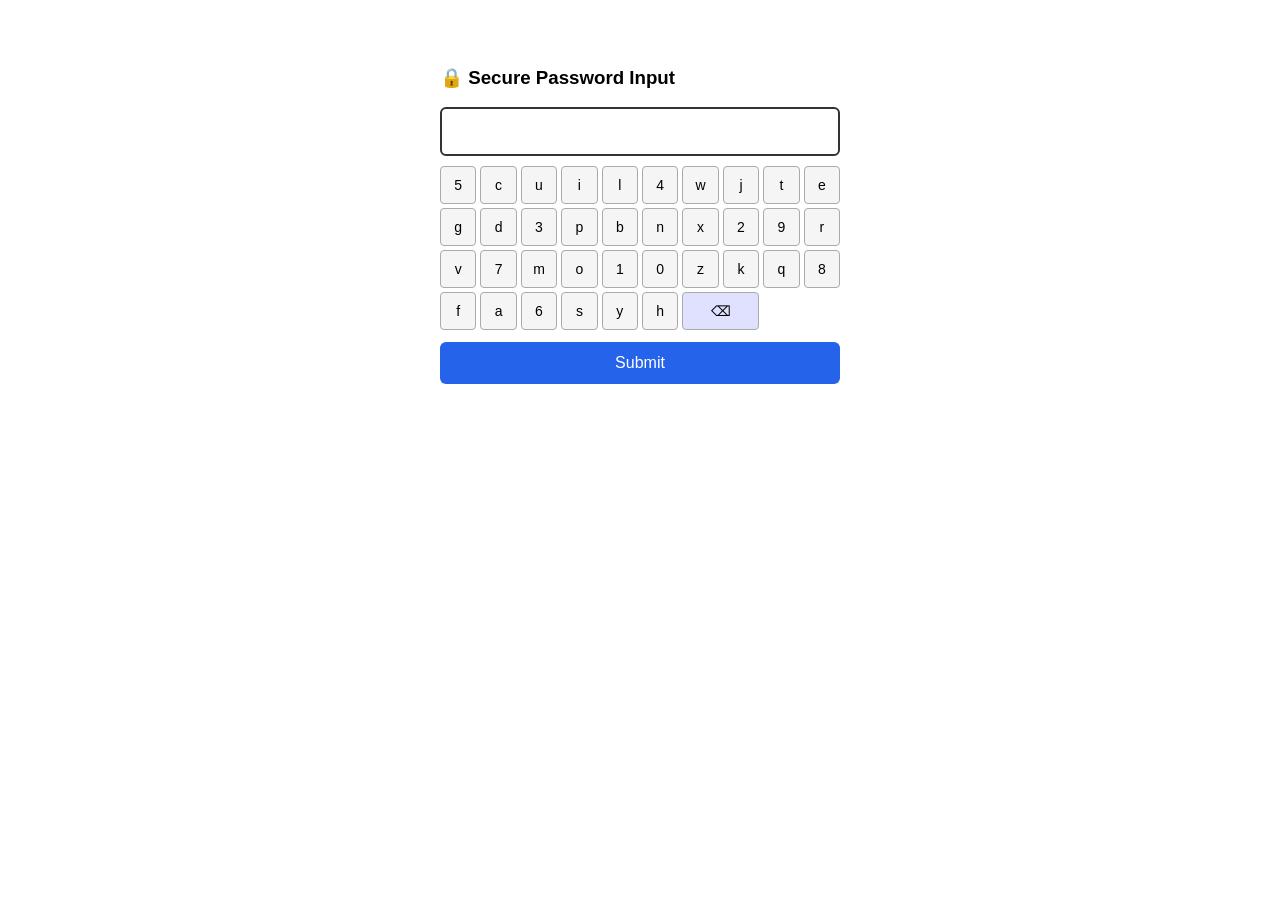
==== secure-input.html @ a5840841 "secure input" ====
<!DOCTYPE html>
<html lang="en">
<head>
<meta charset="UTF-8">
<title>Secure Input</title>
<style>
  * { box-sizing: border-box; }
  body { font-family: sans-serif; display: flex; justify-content: center; padding: 40px; }

  .secure-wrapper { width: 100%; max-width: 400px; }

  .input-container { position: relative; }

  /* Decoy visible input — shows only dots */
  #decoy-display {
    width: 100%;
    padding: 12px;
    font-size: 18px;
    letter-spacing: 6px;
    border: 2px solid #333;
    border-radius: 6px;
    background: #fff;
    cursor: text;
  }

  /* Real input is hidden and unfocusable by attackers */
  #real-input {
    position: absolute;
    opacity: 0;
    pointer-events: none;
    width: 1px;
    height: 1px;
    top: 0; left: 0;
  }

  .virtual-keyboard {
    display: grid;
    grid-template-columns: repeat(10, 1fr);
    gap: 4px;
    margin-top: 10px;
  }

  .vk-btn {
    padding: 10px 4px;
    font-size: 14px;
    cursor: pointer;
    border: 1px solid #aaa;
    border-radius: 4px;
    background: #f5f5f5;
    user-select: none;
  }

  .vk-btn:active { background: #ddd; }
  .vk-btn.special { background: #e0e0ff; grid-column: span 2; }

  #submit-btn {
    margin-top: 12px;
    width: 100%;
    padding: 12px;
    background: #2563eb;
    color: white;
    border: none;
    border-radius: 6px;
    font-size: 16px;
    cursor: pointer;
  }

  #status { margin-top: 10px; font-size: 12px; color: #666; word-break: break-all; }
</style>
</head>
<body>
<div class="secure-wrapper">
  <h3>🔒 Secure Password Input</h3>

  <div class="input-container">
    <div id="decoy-display" tabindex="0">&#8203;</div>
    <input id="real-input" type="text" autocomplete="off" tabindex="-1" readonly />
  </div>

  <div class="virtual-keyboard" id="vk"></div>

  <button id="submit-btn">Submit</button>
  <div id="status"></div>
</div>

<script>
(() => {
  'use strict';

  // --- 1. Capture native addEventListener BEFORE any attacker can override it ---
  const _addEventListener = EventTarget.prototype.addEventListener.bind(
    document.getElementById('decoy-display')
  );

  // --- 2. Encrypted storage using Web Crypto API ---
  let encryptedChunks = []; // stores encrypted CryptoKey per character
  let sessionKey = null;

  async function generateSessionKey() {
    sessionKey = await crypto.subtle.generateKey(
      { name: 'AES-GCM', length: 256 },
      false, // non-extractable — even JS can't read the raw key
      ['encrypt', 'decrypt']
    );
  }

  async function encryptChar(char) {
    const iv = crypto.getRandomValues(new Uint8Array(12));
    const encoded = new TextEncoder().encode(char);
    const ciphertext = await crypto.subtle.encrypt(
      { name: 'AES-GCM', iv },
      sessionKey,
      encoded
    );
    return { iv, ciphertext };
  }

  async function decryptAll() {
    const chars = [];
    for (const chunk of encryptedChunks) {
      const decrypted = await crypto.subtle.decrypt(
        { name: 'AES-GCM', iv: chunk.iv },
        sessionKey,
        chunk.ciphertext
      );
      chars.push(new TextDecoder().decode(decrypted));
    }
    return chars.join('');
  }

  // --- 3. Virtual Keyboard with shuffled layout ---
  const VK_ROWS = [
    '0123456789',
    'qwertyuiop',
    'asdfghjkl',
    'zxcvbnm'
  ];

  function buildKeyboard() {
    const vk = document.getElementById('vk');

    // Shuffle each row to make positional inference harder
    const allChars = VK_ROWS.join('').split('');
    const shuffled = allChars.sort(() => crypto.getRandomValues(new Uint32Array(1))[0] % 2 === 0 ? 1 : -1);

    shuffled.forEach(char => {
      const btn = document.createElement('button');
      btn.className = 'vk-btn';
      btn.textContent = char;
      btn.type = 'button';

      // Use pointer down — fires before click, harder to intercept
      btn.addEventListener('pointerdown', async (e) => {
        e.preventDefault();
        await addChar(char);
      });

      vk.appendChild(btn);
    });

    // Backspace key
    const bksp = document.createElement('button');
    bksp.className = 'vk-btn special';
    bksp.textContent = '⌫';
    bksp.type = 'button';
    bksp.addEventListener('pointerdown', async (e) => {
      e.preventDefault();
      await removeChar();
    });
    vk.appendChild(bksp);
  }

  // --- 4. Input handlers ---
  let displayLength = 0;
  const display = document.getElementById('decoy-display');

  async function addChar(char) {
    if (!sessionKey) return;
    const encrypted = await encryptChar(char);
    encryptedChunks.push(encrypted);
    displayLength++;
    updateDisplay();
  }

  async function removeChar() {
    if (encryptedChunks.length === 0) return;
    encryptedChunks.pop();
    displayLength--;
    updateDisplay();
  }

  function updateDisplay() {
    // Only show bullet dots — never the real character
    display.textContent = '●'.repeat(displayLength) || '\u200B';
  }

  // --- 5. Block physical keyboard input on the display ---
  display.addEventListener('keydown', (e) => {
    // Allow only tab/enter for accessibility
    if (!['Tab', 'Enter'].includes(e.key)) {
      e.preventDefault();
    }
  });

  // Block paste
  display.addEventListener('paste', (e) => e.preventDefault());

  // --- 6. Prevent right-click inspect on the field ---
  display.addEventListener('contextmenu', (e) => e.preventDefault());

  // --- 7. Submit — decrypt only at the moment of use ---
  document.getElementById('submit-btn').addEventListener('click', async () => {
    if (encryptedChunks.length === 0) {
      document.getElementById('status').textContent = 'Please enter a password.';
      return;
    }

    const plaintext = await decryptAll();

    // Hash before sending — never send plaintext over the wire
    const hashed = await hashPassword(plaintext);

    document.getElementById('status').textContent =
      `Sending hash: ${hashed.substring(0, 32)}... (never plaintext)`;

    // TODO: send `hashed` to your server
    // fetch('/login', { method: 'POST', body: JSON.stringify({ hash: hashed }) })

    // Immediately wipe
    encryptedChunks = [];
    displayLength = 0;
    updateDisplay();
  });

  // --- 8. SHA-256 hash before transmission ---
  async function hashPassword(plain) {
    const encoded = new TextEncoder().encode(plain);
    const hashBuffer = await crypto.subtle.digest('SHA-256', encoded);
    return Array.from(new Uint8Array(hashBuffer))
      .map(b => b.toString(16).padStart(2, '0'))
      .join('');
  }

  // --- 9. Init ---
  generateSessionKey().then(() => {
    buildKeyboard();
    // Reshuffle keyboard every 30s to counter click-pattern recording
    setInterval(() => {
      document.getElementById('vk').innerHTML = '';
      buildKeyboard();
    }, 30000);
  });

})();
</script>
</body>
</html>
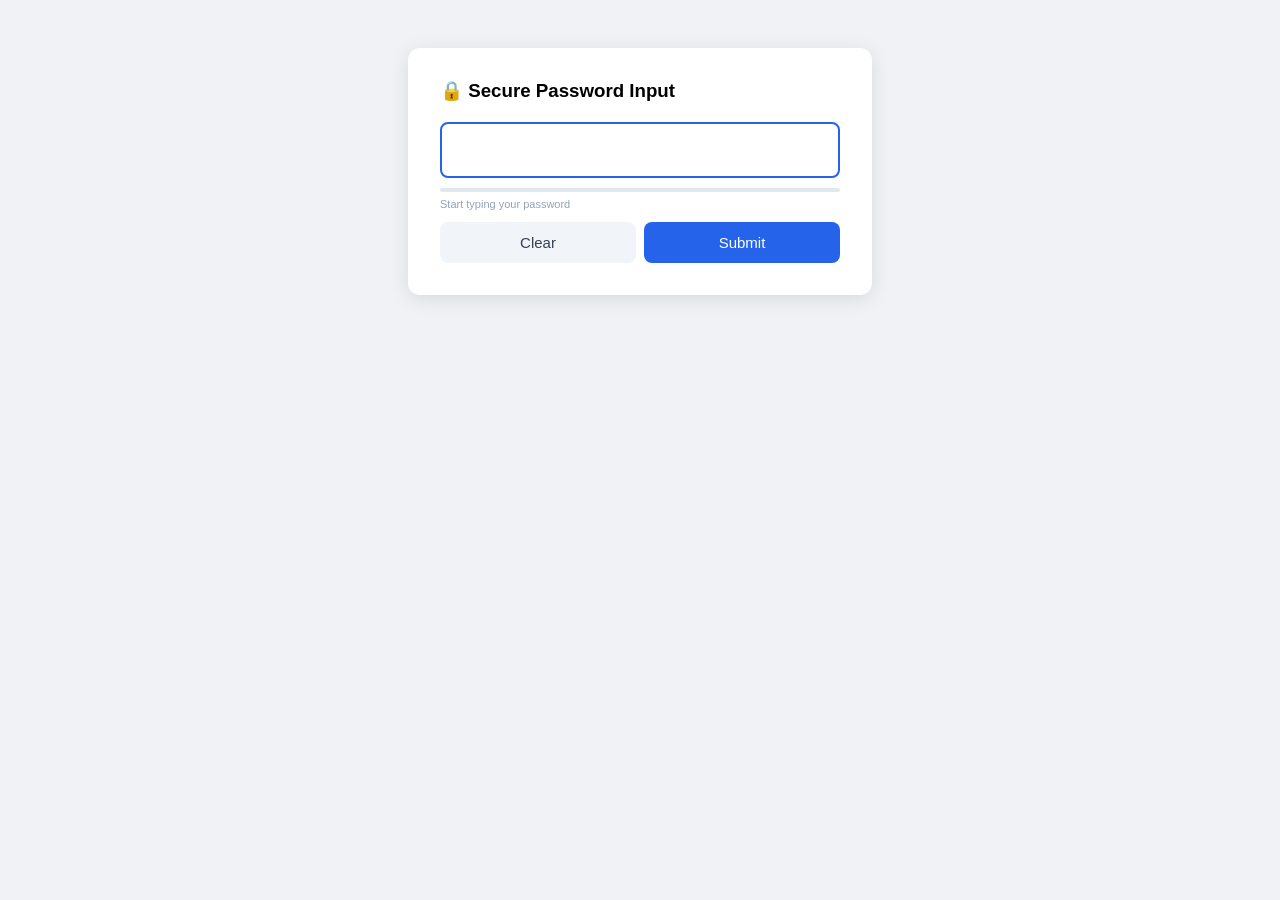
==== commit bb7dcb64: "update ui" ====
--- a/secure-input.html
+++ b/secure-input.html
@@ -2,84 +2,116 @@
 <html lang="en">
 <head>
 <meta charset="UTF-8">
-<title>Secure Input</title>
+<title>Secure Password Input</title>
 <style>
-  * { box-sizing: border-box; }
-  body { font-family: sans-serif; display: flex; justify-content: center; padding: 40px; }
-
-  .secure-wrapper { width: 100%; max-width: 400px; }
-
-  .input-container { position: relative; }
-
-  /* Decoy visible input — shows only dots */
-  #decoy-display {
-    width: 100%;
+  body { font-family: sans-serif; display: flex; justify-content: center; padding: 40px; background: #f0f2f5; }
+  .card { background: white; padding: 32px; border-radius: 12px; box-shadow: 0 4px 20px rgba(0,0,0,0.1); width: 100%; max-width: 400px; }
+  h3 { margin: 0 0 20px; }
+
+  .field-wrapper {
+    position: relative;
+    border: 2px solid #cbd5e1;
+    border-radius: 8px;
     padding: 12px;
-    font-size: 18px;
-    letter-spacing: 6px;
-    border: 2px solid #333;
+    background: white;
+    cursor: text;
+    transition: border-color 0.2s;
+  }
+  .field-wrapper:focus-within { border-color: #2563eb; }
+
+  /* Dot display — what user sees */
+  #dot-display {
+    font-size: 22px;
+    letter-spacing: 4px;
+    min-height: 28px;
+    color: #1e293b;
+    pointer-events: none;
+    user-select: none;
+  }
+
+  /*
+    Real capture target:
+    - transparent, sits over dot display
+    - caret is visible so user knows it's focused
+    - contenteditable so InputEvent fires
+    - but visually shows nothing
+  */
+  #capture-field {
+    position: absolute;
+    inset: 0;
+    padding: 12px;
+    font-size: 22px;
+    color: transparent;
+    caret-color: #2563eb; /* visible caret */
+    background: transparent;
+    border: none;
+    outline: none;
+    z-index: 2;
+  }
+
+  .actions { display: flex; gap: 8px; margin-top: 12px; }
+
+  button {
+    flex: 1;
+    padding: 12px;
+    border: none;
+    border-radius: 8px;
+    font-size: 15px;
+    cursor: pointer;
+  }
+
+  #submit-btn { background: #2563eb; color: white; }
+  #clear-btn { background: #f1f5f9; color: #334155; }
+
+  #status {
+    margin-top: 16px;
+    padding: 10px;
     border-radius: 6px;
-    background: #fff;
-    cursor: text;
-  }
-
-  /* Real input is hidden and unfocusable by attackers */
-  #real-input {
-    position: absolute;
-    opacity: 0;
-    pointer-events: none;
-    width: 1px;
-    height: 1px;
-    top: 0; left: 0;
-  }
-
-  .virtual-keyboard {
-    display: grid;
-    grid-template-columns: repeat(10, 1fr);
-    gap: 4px;
-    margin-top: 10px;
-  }
-
-  .vk-btn {
-    padding: 10px 4px;
-    font-size: 14px;
-    cursor: pointer;
-    border: 1px solid #aaa;
-    border-radius: 4px;
-    background: #f5f5f5;
-    user-select: none;
-  }
-
-  .vk-btn:active { background: #ddd; }
-  .vk-btn.special { background: #e0e0ff; grid-column: span 2; }
-
-  #submit-btn {
-    margin-top: 12px;
-    width: 100%;
-    padding: 12px;
-    background: #2563eb;
-    color: white;
-    border: none;
-    border-radius: 6px;
-    font-size: 16px;
-    cursor: pointer;
-  }
-
-  #status { margin-top: 10px; font-size: 12px; color: #666; word-break: break-all; }
+    font-size: 13px;
+    word-break: break-all;
+    display: none;
+  }
+  #status.show { display: block; background: #f0fdf4; color: #166534; border: 1px solid #bbf7d0; }
+  #status.error { display: block; background: #fef2f2; color: #991b1b; border: 1px solid #fecaca; }
+
+  .strength-bar { margin-top: 10px; height: 4px; border-radius: 2px; background: #e2e8f0; }
+  .strength-fill { height: 100%; border-radius: 2px; transition: width 0.3s, background 0.3s; width: 0; }
+
+  .hint { font-size: 11px; color: #94a3b8; margin-top: 6px; }
 </style>
 </head>
 <body>
-<div class="secure-wrapper">
+<div class="card">
   <h3>🔒 Secure Password Input</h3>
 
-  <div class="input-container">
-    <div id="decoy-display" tabindex="0">&#8203;</div>
-    <input id="real-input" type="text" autocomplete="off" tabindex="-1" readonly />
+  <div class="field-wrapper" id="field-wrapper">
+    <div id="dot-display">&#8203;</div>
+    <!--
+      contenteditable div instead of <input>:
+      - bypasses some keylogger hooks that target HTMLInputElement
+      - InputEvent.data gives us the character AFTER it's composed
+      - we immediately wipe its content after each character
+    -->
+    <div
+      id="capture-field"
+      contenteditable="true"
+      spellcheck="false"
+      autocorrect="off"
+      autocapitalize="off"
+      role="textbox"
+      aria-label="Password"
+      aria-multiline="false"
+    ></div>
   </div>
 
-  <div class="virtual-keyboard" id="vk"></div>
-
-  <button id="submit-btn">Submit</button>
+  <div class="strength-bar"><div class="strength-fill" id="strength-fill"></div></div>
+  <div class="hint" id="hint">Start typing your password</div>
+
+  <div class="actions">
+    <button id="clear-btn" type="button">Clear</button>
+    <button id="submit-btn" type="button">Submit</button>
+  </div>
+
   <div id="status"></div>
 </div>
 
@@ -87,168 +119,193 @@
 (() => {
   'use strict';
 
-  // --- 1. Capture native addEventListener BEFORE any attacker can override it ---
-  const _addEventListener = EventTarget.prototype.addEventListener.bind(
-    document.getElementById('decoy-display')
-  );
-
-  // --- 2. Encrypted storage using Web Crypto API ---
-  let encryptedChunks = []; // stores encrypted CryptoKey per character
-  let sessionKey = null;
-
-  async function generateSessionKey() {
-    sessionKey = await crypto.subtle.generateKey(
+  // ── Freeze references BEFORE any attacker script can override them ──
+  const _addEventListener = EventTarget.prototype.addEventListener;
+  const _defineProperty   = Object.defineProperty;
+  const _getRandomValues  = crypto.getRandomValues.bind(crypto);
+  const _subtle           = crypto.subtle;
+  const _encode           = TextEncoder.prototype.encode.bind(new TextEncoder());
+  const _decode           = TextDecoder.prototype.decode.bind(new TextDecoder());
+
+  // ── State ──
+  let encryptedChunks = [];  // { iv: Uint8Array, ciphertext: ArrayBuffer }[]
+  let sessionKey      = null;
+  let length          = 0;
+
+  const captureField  = document.getElementById('capture-field');
+  const dotDisplay    = document.getElementById('dot-display');
+  const statusEl      = document.getElementById('status');
+  const strengthFill  = document.getElementById('strength-fill');
+  const hintEl        = document.getElementById('hint');
+
+  // ── 1. Generate non-extractable AES-GCM session key ──
+  async function init() {
+    sessionKey = await _subtle.generateKey(
       { name: 'AES-GCM', length: 256 },
-      false, // non-extractable — even JS can't read the raw key
+      false,               // non-extractable — JS cannot read raw key bytes
       ['encrypt', 'decrypt']
     );
   }
 
+  // ── 2. Encrypt a single character immediately ──
   async function encryptChar(char) {
-    const iv = crypto.getRandomValues(new Uint8Array(12));
-    const encoded = new TextEncoder().encode(char);
-    const ciphertext = await crypto.subtle.encrypt(
+    const iv         = _getRandomValues(new Uint8Array(12));
+    const ciphertext = await _subtle.encrypt(
       { name: 'AES-GCM', iv },
       sessionKey,
-      encoded
+      _encode(char)
     );
     return { iv, ciphertext };
   }
 
+  // ── 3. Decrypt all chunks (only at submit time) ──
   async function decryptAll() {
-    const chars = [];
-    for (const chunk of encryptedChunks) {
-      const decrypted = await crypto.subtle.decrypt(
-        { name: 'AES-GCM', iv: chunk.iv },
-        sessionKey,
-        chunk.ciphertext
-      );
-      chars.push(new TextDecoder().decode(decrypted));
+    const chars = await Promise.all(
+      encryptedChunks.map(async ({ iv, ciphertext }) => {
+        const buf = await _subtle.decrypt(
+          { name: 'AES-GCM', iv },
+          sessionKey,
+          ciphertext
+        );
+        return _decode(buf);
+      })
+    );
+    return chars.join('');
+  }
+
+  // ── 4. Core: intercept InputEvent instead of keydown ──
+  //
+  //  WHY InputEvent.data instead of e.key:
+  //  - keydown/keyup fire BEFORE the character is committed — easy to hook
+  //  - InputEvent fires AFTER the character is inserted into the DOM
+  //  - We immediately wipe the DOM content, so plaintext exposure is ~1 frame
+  //  - Most keyloggers hook addEventListener('keydown') — this sidesteps that
+  //
+  _addEventListener.call(captureField, 'input', async (e) => {
+    e.stopImmediatePropagation(); // stop other listeners from reading this
+
+    const char = e.data; // the actual character typed
+
+    // Immediately wipe the field — plaintext lives for < 1 frame
+    captureField.textContent = '';
+
+    if (!char || !sessionKey) return;
+
+    await encryptChar(char).then(chunk => {
+      encryptedChunks.push(chunk);
+      length++;
+      updateDisplay();
+    });
+  }, true); // capture phase — fires before bubble phase listeners
+
+  // ── 5. Handle backspace / delete via beforeinput ──
+  _addEventListener.call(captureField, 'beforeinput', (e) => {
+    if (e.inputType === 'deleteContentBackward' || e.inputType === 'deleteContentForward') {
+      e.preventDefault(); // we handle deletion manually
+      if (encryptedChunks.length > 0) {
+        encryptedChunks.pop();
+        length--;
+        updateDisplay();
+      }
     }
-    return chars.join('');
-  }
-
-  // --- 3. Virtual Keyboard with shuffled layout ---
-  const VK_ROWS = [
-    '0123456789',
-    'qwertyuiop',
-    'asdfghjkl',
-    'zxcvbnm'
-  ];
-
-  function buildKeyboard() {
-    const vk = document.getElementById('vk');
-
-    // Shuffle each row to make positional inference harder
-    const allChars = VK_ROWS.join('').split('');
-    const shuffled = allChars.sort(() => crypto.getRandomValues(new Uint32Array(1))[0] % 2 === 0 ? 1 : -1);
-
-    shuffled.forEach(char => {
-      const btn = document.createElement('button');
-      btn.className = 'vk-btn';
-      btn.textContent = char;
-      btn.type = 'button';
-
-      // Use pointer down — fires before click, harder to intercept
-      btn.addEventListener('pointerdown', async (e) => {
-        e.preventDefault();
-        await addChar(char);
-      });
-
-      vk.appendChild(btn);
-    });
-
-    // Backspace key
-    const bksp = document.createElement('button');
-    bksp.className = 'vk-btn special';
-    bksp.textContent = '⌫';
-    bksp.type = 'button';
-    bksp.addEventListener('pointerdown', async (e) => {
+
+    // Block paste — could expose plaintext
+    if (e.inputType === 'insertFromPaste' || e.inputType === 'insertFromDrop') {
       e.preventDefault();
-      await removeChar();
-    });
-    vk.appendChild(bksp);
-  }
-
-  // --- 4. Input handlers ---
-  let displayLength = 0;
-  const display = document.getElementById('decoy-display');
-
-  async function addChar(char) {
-    if (!sessionKey) return;
-    const encrypted = await encryptChar(char);
-    encryptedChunks.push(encrypted);
-    displayLength++;
-    updateDisplay();
-  }
-
-  async function removeChar() {
-    if (encryptedChunks.length === 0) return;
-    encryptedChunks.pop();
-    displayLength--;
-    updateDisplay();
-  }
-
+      showStatus('Paste is disabled for security.', 'error');
+    }
+  }, true);
+
+  // ── 6. Block keydown snooping — prevent propagation ──
+  _addEventListener.call(captureField, 'keydown', (e) => {
+    e.stopImmediatePropagation(); // kill other keydown listeners
+
+    // Allow only safe keys to propagate
+    if (!['Tab', 'Enter', 'Backspace', 'Delete'].includes(e.key)) {
+      // Don't preventDefault — we still need the InputEvent to fire
+    }
+  }, true);
+
+  // ── 7. Block keyup snooping ──
+  _addEventListener.call(captureField, 'keyup', (e) => {
+    e.stopImmediatePropagation();
+  }, true);
+
+  // ── 8. Block context menu & drag ──
+  _addEventListener.call(captureField, 'contextmenu', e => e.preventDefault(), true);
+  _addEventListener.call(captureField, 'dragstart',   e => e.preventDefault(), true);
+  _addEventListener.call(captureField, 'drop',        e => e.preventDefault(), true);
+
+  // ── 9. Update dot display & strength ──
   function updateDisplay() {
-    // Only show bullet dots — never the real character
-    display.textContent = '●'.repeat(displayLength) || '\u200B';
-  }
-
-  // --- 5. Block physical keyboard input on the display ---
-  display.addEventListener('keydown', (e) => {
-    // Allow only tab/enter for accessibility
-    if (!['Tab', 'Enter'].includes(e.key)) {
-      e.preventDefault();
-    }
-  });
-
-  // Block paste
-  display.addEventListener('paste', (e) => e.preventDefault());
-
-  // --- 6. Prevent right-click inspect on the field ---
-  display.addEventListener('contextmenu', (e) => e.preventDefault());
-
-  // --- 7. Submit — decrypt only at the moment of use ---
+    dotDisplay.textContent = length > 0 ? '●'.repeat(length) : '\u200B';
+    updateStrength(length);
+  }
+
+  function updateStrength(len) {
+    const pct   = Math.min((len / 16) * 100, 100);
+    const color = len < 6 ? '#ef4444' : len < 10 ? '#f59e0b' : '#22c55e';
+    const label = len < 6 ? 'Too short' : len < 10 ? 'Medium' : 'Strong';
+    strengthFill.style.width     = pct + '%';
+    strengthFill.style.background = color;
+    hintEl.textContent           = len === 0 ? 'Start typing your password' : label;
+  }
+
+  // ── 10. Submit ──
   document.getElementById('submit-btn').addEventListener('click', async () => {
-    if (encryptedChunks.length === 0) {
-      document.getElementById('status').textContent = 'Please enter a password.';
+    if (length === 0) {
+      showStatus('Please enter a password.', 'error');
       return;
     }
 
-    const plaintext = await decryptAll();
-
-    // Hash before sending — never send plaintext over the wire
-    const hashed = await hashPassword(plaintext);
-
-    document.getElementById('status').textContent =
-      `Sending hash: ${hashed.substring(0, 32)}... (never plaintext)`;
-
-    // TODO: send `hashed` to your server
-    // fetch('/login', { method: 'POST', body: JSON.stringify({ hash: hashed }) })
-
-    // Immediately wipe
+    const plain  = await decryptAll();
+    const hashed = await sha256(plain);
+
+    // Wipe plaintext from memory immediately
+    // (JS doesn't guarantee GC, but we remove all references)
     encryptedChunks = [];
-    displayLength = 0;
+    length = 0;
     updateDisplay();
+
+    showStatus(`SHA-256: ${hashed}`, 'show');
+
+    // In production: send hashed to server
+    // fetch('/auth', { method: 'POST', body: JSON.stringify({ hash: hashed }) })
   });
 
-  // --- 8. SHA-256 hash before transmission ---
-  async function hashPassword(plain) {
-    const encoded = new TextEncoder().encode(plain);
-    const hashBuffer = await crypto.subtle.digest('SHA-256', encoded);
-    return Array.from(new Uint8Array(hashBuffer))
+  // ── 11. Clear ──
+  document.getElementById('clear-btn').addEventListener('click', () => {
+    encryptedChunks = [];
+    length = 0;
+    captureField.textContent = '';
+    updateDisplay();
+    hideStatus();
+  });
+
+  // ── 12. SHA-256 hash ──
+  async function sha256(text) {
+    const buf = await _subtle.digest('SHA-256', _encode(text));
+    return Array.from(new Uint8Array(buf))
       .map(b => b.toString(16).padStart(2, '0'))
       .join('');
   }
 
-  // --- 9. Init ---
-  generateSessionKey().then(() => {
-    buildKeyboard();
-    // Reshuffle keyboard every 30s to counter click-pattern recording
-    setInterval(() => {
-      document.getElementById('vk').innerHTML = '';
-      buildKeyboard();
-    }, 30000);
+  function showStatus(msg, cls) {
+    statusEl.textContent  = msg;
+    statusEl.className    = cls;
+  }
+
+  function hideStatus() {
+    statusEl.className    = '';
+    statusEl.textContent  = '';
+  }
+
+  // ── Boot ──
+  init().then(() => captureField.focus());
+
+  // Click wrapper to focus hidden field
+  document.getElementById('field-wrapper').addEventListener('click', () => {
+    captureField.focus();
   });
 
 })();
